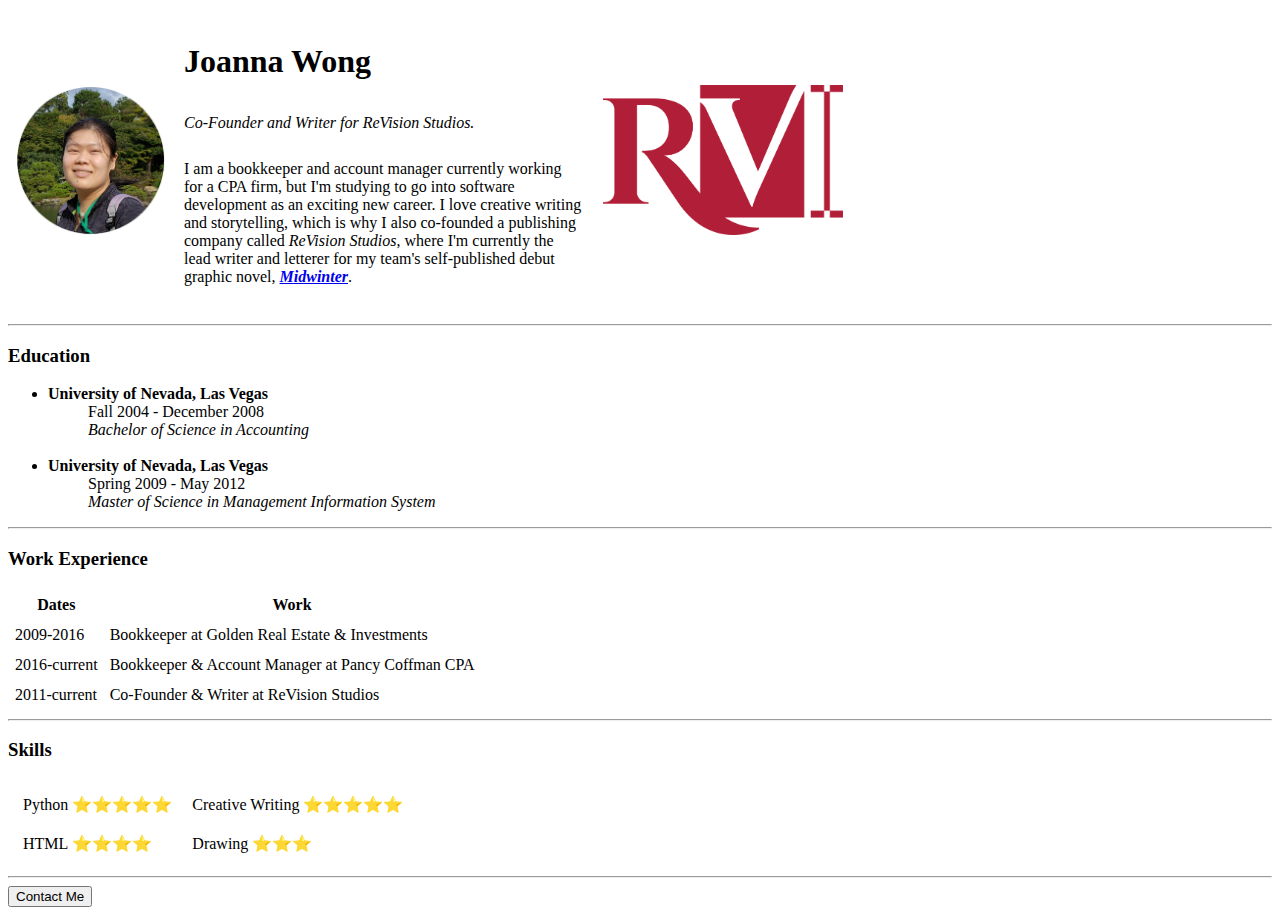
==== index.html @ 5d62f6c1 "Added initial CV website files" ====
<!DOCTYPE html>
<html lang="en" dir="ltr">

<head>
  <style media="screen">
    th, td {
      padding: 5px;
    }
  </style>
  <meta charset="utf-8">
  <title>Joanna's Personal Site</title>
</head>

<body>
  <table>
    <tr>
      <th rowspan="2"><img src="Profile_pic.png" height= "150" alt="Profile Picture"></th>
      <td>
        <table>
          <tr>
            <td><h1>Joanna Wong</h1></td>
          </tr>
          <tr>
            <td>
              <em>Co-Founder and Writer for ReVision Studios.</em>
          </td>
          </tr>
          <tr>
            <td rowspan="2">
              <p style="width:400px">I am a bookkeeper and account manager currently working for a CPA firm,
                but I'm studying to go into software development as an exciting new career.
                I love creative writing and storytelling, which is why I also co-founded a
                publishing company called <em>ReVision Studios</em>, where I'm currently the
                lead writer and letterer for my team's self-published debut graphic novel,
                <em><b><a href="https://midwintercomic.com/">Midwinter</a></b></em>.</p></td>

          </tr>
        </table>
        <td><img src="RVS_logo2.png" height = "150" alt="ReVision Studios"></td>
      </td>
    </tr>

  </table>

  <hr>

  <h3>Education</h3>
  <ul>
    <dl>
      <li><dt><strong>University of Nevada, Las Vegas</strong></dt></li>
      <dd>Fall 2004 - December 2008</dd>
      <dd><em>Bachelor of Science in Accounting</em></dd>
      <br>
      <li><dt><strong>University of Nevada, Las Vegas</strong></dt></li>
      <dd>Spring 2009 - May 2012</dd>
      <dd><em>Master of Science in Management Information System</em></dd>
    </dl>
  </ul>
  <hr>
  <h3>Work Experience</h3>
  <table>
    <thead>
      <th>Dates</th>
      <th>Work</th>
    </thead>
    <tr>
      <td>2009-2016</td>
      <td>Bookkeeper at Golden Real Estate & Investments</td>
    </tr>
    <tr>
      <td>2016-current</td>
      <td>Bookkeeper & Account Manager at Pancy Coffman CPA</td>
    </tr>
    <tr>
      <td>2011-current</td>
      <td>Co-Founder & Writer at ReVision Studios</td>
    </tr>
  </table>

  <hr>
  <h3>Skills</h3>
  <table cellspacing="10">
    <tr>
      <td>Python &#x2B50;&#x2B50;&#x2B50;&#x2B50;&#x2B50;</td>
      <td>Creative Writing &#x2B50;&#x2B50;&#x2B50;&#x2B50;&#x2B50;</td>
    </tr>
    <tr>
      <td>HTML &#x2B50;&#x2B50;&#x2B50;&#x2B50;</td>
      <td>Drawing &#x2B50;&#x2B50;&#x2B50;</td>
    </tr>
  </table>

  <hr>

      <form action="mailto:joannawong888@gmail.com" method="post" enctype="text/plain">
        <input class="btn" type="submit" value="Contact Me">
</body>

</html>
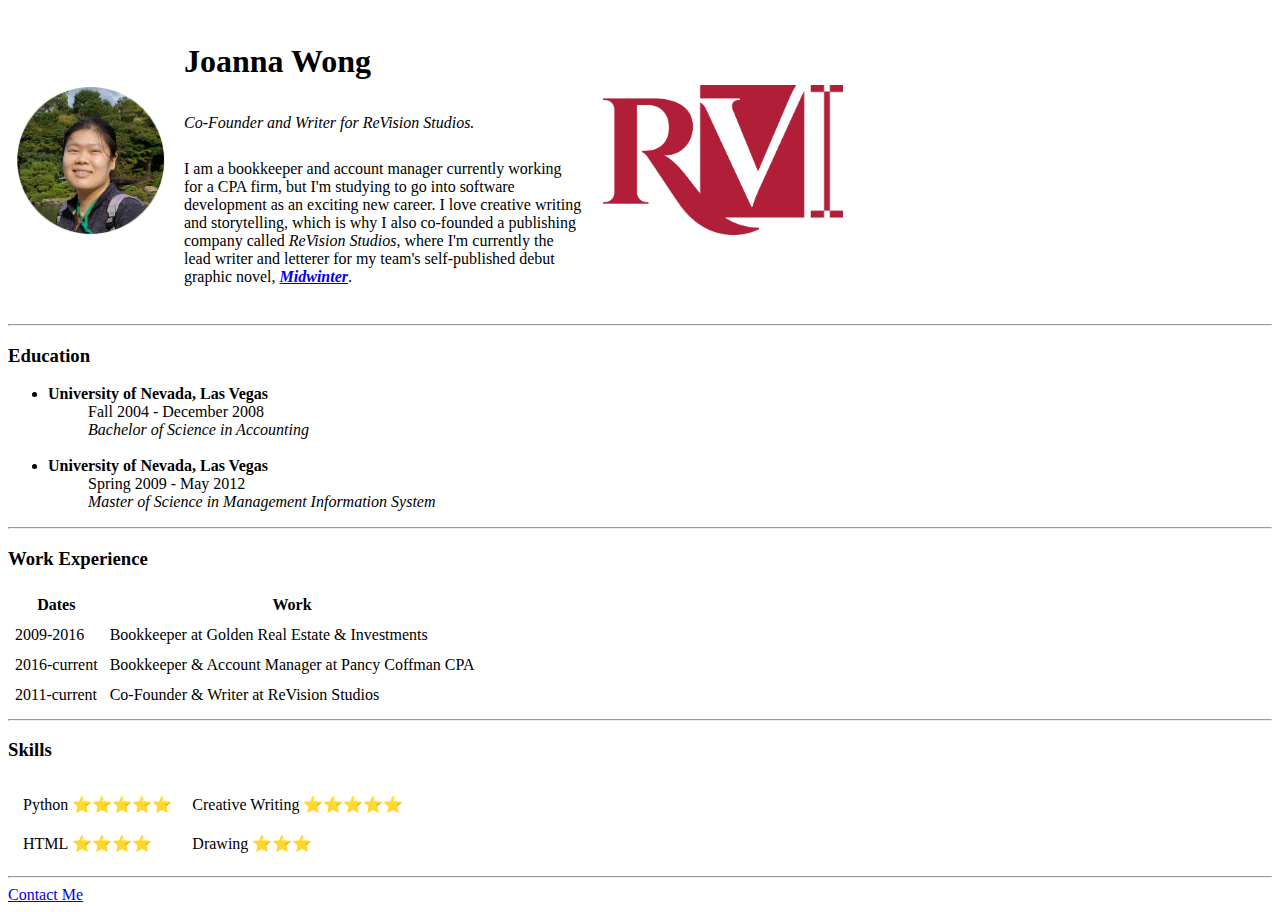
==== commit 09cf3f65: "Update index.html" ====
--- a/index.html
+++ b/index.html
@@ -33,13 +33,11 @@
                 publishing company called <em>ReVision Studios</em>, where I'm currently the
                 lead writer and letterer for my team's self-published debut graphic novel,
                 <em><b><a href="https://midwintercomic.com/">Midwinter</a></b></em>.</p></td>
-
           </tr>
         </table>
         <td><img src="RVS_logo2.png" height = "150" alt="ReVision Studios"></td>
       </td>
     </tr>
-
   </table>
 
   <hr>
@@ -78,6 +76,7 @@
   </table>
 
   <hr>
+
   <h3>Skills</h3>
   <table cellspacing="10">
     <tr>
@@ -92,8 +91,7 @@
 
   <hr>
 
-      <form action="mailto:joannawong888@gmail.com" method="post" enctype="text/plain">
-        <input class="btn" type="submit" value="Contact Me">
+    <a class="btn" href="mailto:joannawong888@gmail.com">Contact Me</a>
 </body>
 
 </html>
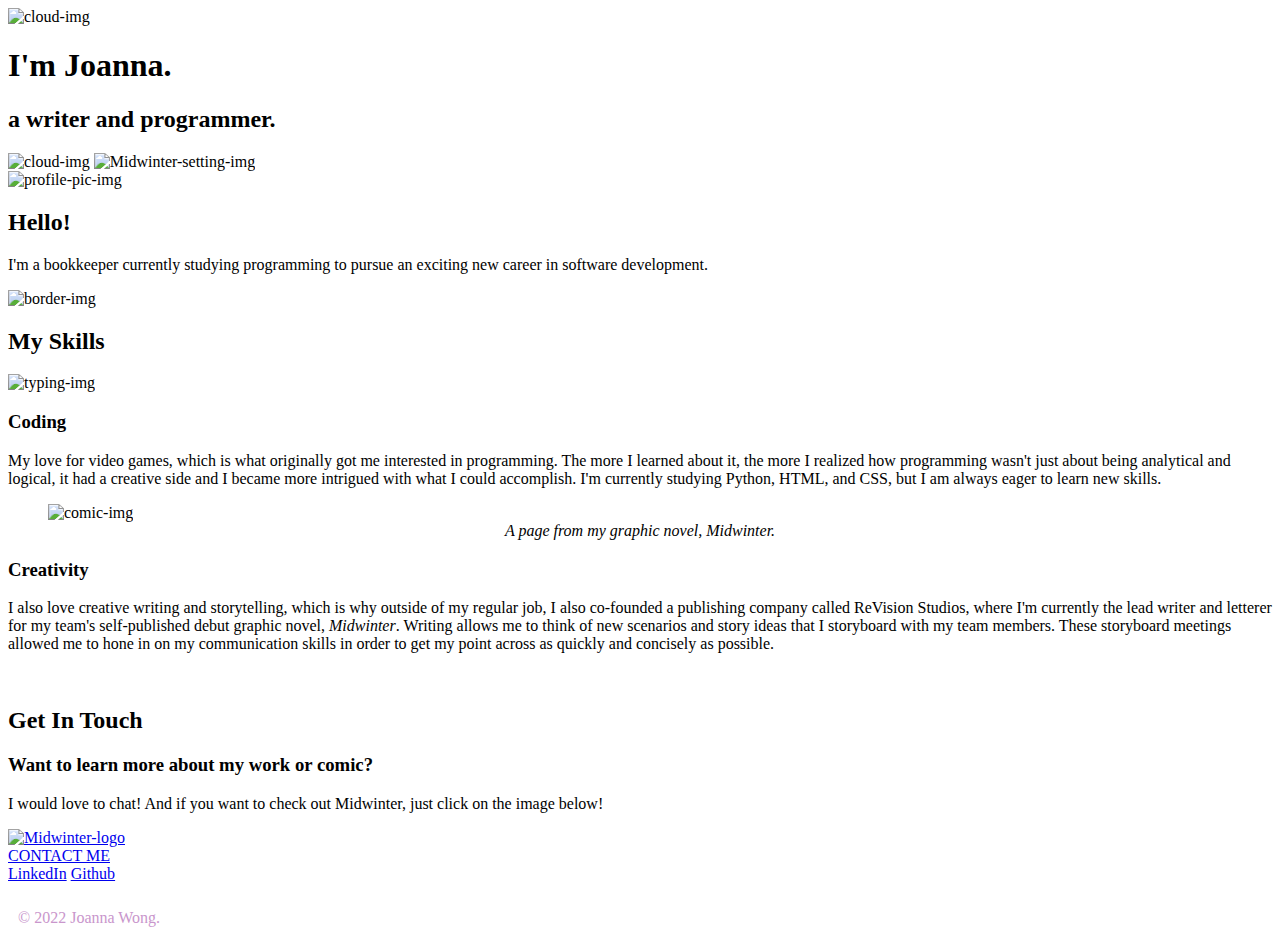
==== commit 96251d55: "Update index.html" ====
--- a/index.html
+++ b/index.html
@@ -2,96 +2,77 @@
 <html lang="en" dir="ltr">
 
 <head>
-  <style media="screen">
-    th, td {
-      padding: 5px;
-    }
-  </style>
   <meta charset="utf-8">
-  <title>Joanna's Personal Site</title>
+  <title>Joanna Wong</title>
+  <link rel="stylesheet" href="css/styles.css">
+  <link rel="icon" type="image/png" sizes="32x32" href="favicon_io/favicon.ico">
+  <link rel="preconnect" href="https://fonts.googleapis.com">
+  <link rel="preconnect" href="https://fonts.gstatic.com" crossorigin>
+  <link href="https://fonts.googleapis.com/css2?family=Barlow&family=Kalam&family=Shadows+Into+Light&display=swap" rel="stylesheet">
 </head>
 
 <body>
-  <table>
-    <tr>
-      <th rowspan="2"><img src="Profile_pic.png" height= "150" alt="Profile Picture"></th>
-      <td>
-        <table>
-          <tr>
-            <td><h1>Joanna Wong</h1></td>
-          </tr>
-          <tr>
-            <td>
-              <em>Co-Founder and Writer for ReVision Studios.</em>
-          </td>
-          </tr>
-          <tr>
-            <td rowspan="2">
-              <p style="width:400px">I am a bookkeeper and account manager currently working for a CPA firm,
-                but I'm studying to go into software development as an exciting new career.
-                I love creative writing and storytelling, which is why I also co-founded a
-                publishing company called <em>ReVision Studios</em>, where I'm currently the
-                lead writer and letterer for my team's self-published debut graphic novel,
-                <em><b><a href="https://midwintercomic.com/">Midwinter</a></b></em>.</p></td>
-          </tr>
-        </table>
-        <td><img src="RVS_logo2.png" height = "150" alt="ReVision Studios"></td>
-      </td>
-    </tr>
-  </table>
+  <div class="top-container">
+    <img class="top-cloud" src="images/cloud.png" alt="cloud-img">
+    <h1>I'm Joanna.</h1>
+    <h2>a writer and programmer.</h2>
+    <img class="bottom-cloud" src="images/cloud.png" alt="cloud-img">
+    <img class="hospital-panorama" src="images/hospital-panorama.png" alt="Midwinter-setting-img">
+  </div>
+  <div class="middle-container">
+    <div class="profile">
+      <img src="images/Profile_pic.png" width="150" alt="profile-pic-img">
+      <h2>Hello!</h2>
+      <p class="intro">I'm a bookkeeper currently studying programming to pursue an exciting new career in software development.</p>
+      <img class="border-img" src="images/border-pic-line.png" alt="border-img">
+      <br>
 
-  <hr>
+    </div>
 
-  <h3>Education</h3>
-  <ul>
-    <dl>
-      <li><dt><strong>University of Nevada, Las Vegas</strong></dt></li>
-      <dd>Fall 2004 - December 2008</dd>
-      <dd><em>Bachelor of Science in Accounting</em></dd>
+    <div class="skills">
+      <h2>My Skills</h2>
+      <div class="skill-row">
+        <img class="typing-img" src="images/MW-typing.png" alt="typing-img">
+
+        <h3>Coding</h3>
+        <p class="coding-p">My love for video games, which is what originally got me interested in programming. The more I learned about it, the more
+          I realized how programming wasn't just about being analytical and logical, it had a creative side and I became more intrigued with what
+          I could accomplish. I'm currently studying Python, HTML, and CSS, but I am always eager to learn new skills.</p>
+      </div>
+
+      <div class="skill-row">
+        <figure>
+          <img class="comic-img" src="images/comic-pg-011.jpg" alt="comic-img" width="300">
+          <center>
+            <figcaption><i>A page from my graphic novel, Midwinter.</i></figcaption>
+          </center>
+        </figure>
+
+        <h3>Creativity</h3>
+        <p class="creative-p">I also love creative writing and storytelling, which is why outside of my regular job, I also co-founded a publishing company called ReVision Studios,
+          where I'm currently the lead writer and letterer for my team's self-published debut graphic novel, <em>Midwinter</em>. Writing allows me to think of new scenarios and story ideas
+          that I storyboard with my team members. These storyboard meetings allowed me to hone in on my communication skills in order to get my point across as quickly and concisely
+          as possible.</p>
+      </div>
+    </div>
+    <br>
+    <div class="contact-me">
+      <h2>Get In Touch</h2>
+      <h3>Want to learn more about my work or comic?</h3>
+
+      <p>I would love to chat! And if you want to check out Midwinter, just click on the image below!</p>
+      <a href="https://www.midwintercomic.com/"><img class="midwinter-logo" src="images/MW-logo.png" alt="Midwinter-logo"> </a>
       <br>
-      <li><dt><strong>University of Nevada, Las Vegas</strong></dt></li>
-      <dd>Spring 2009 - May 2012</dd>
-      <dd><em>Master of Science in Management Information System</em></dd>
-    </dl>
-  </ul>
-  <hr>
-  <h3>Work Experience</h3>
-  <table>
-    <thead>
-      <th>Dates</th>
-      <th>Work</th>
-    </thead>
-    <tr>
-      <td>2009-2016</td>
-      <td>Bookkeeper at Golden Real Estate & Investments</td>
-    </tr>
-    <tr>
-      <td>2016-current</td>
-      <td>Bookkeeper & Account Manager at Pancy Coffman CPA</td>
-    </tr>
-    <tr>
-      <td>2011-current</td>
-      <td>Co-Founder & Writer at ReVision Studios</td>
-    </tr>
-  </table>
+      <a class="btn" type="button" href="mailto:joannawong888@gmail.com">CONTACT ME</a>
+    </div>
+  </div>
 
-  <hr>
+  <div class="bottom-container">
+    <a class="footer-link" href="https://www.linkedin.com/in/joanna-wong-644140239">LinkedIn</a>
+    <a class="footer-link" href="https://github.com/jojowo88">Github</a>
+    <p style="color: #C996CC; margin-block-end: auto; padding: 10px;">© 2022 Joanna Wong.</p>
+  </div>
 
-  <h3>Skills</h3>
-  <table cellspacing="10">
-    <tr>
-      <td>Python &#x2B50;&#x2B50;&#x2B50;&#x2B50;&#x2B50;</td>
-      <td>Creative Writing &#x2B50;&#x2B50;&#x2B50;&#x2B50;&#x2B50;</td>
-    </tr>
-    <tr>
-      <td>HTML &#x2B50;&#x2B50;&#x2B50;&#x2B50;</td>
-      <td>Drawing &#x2B50;&#x2B50;&#x2B50;</td>
-    </tr>
-  </table>
-
-  <hr>
-
-    <a class="btn" href="mailto:joannawong888@gmail.com">Contact Me</a>
 </body>
 
 </html>
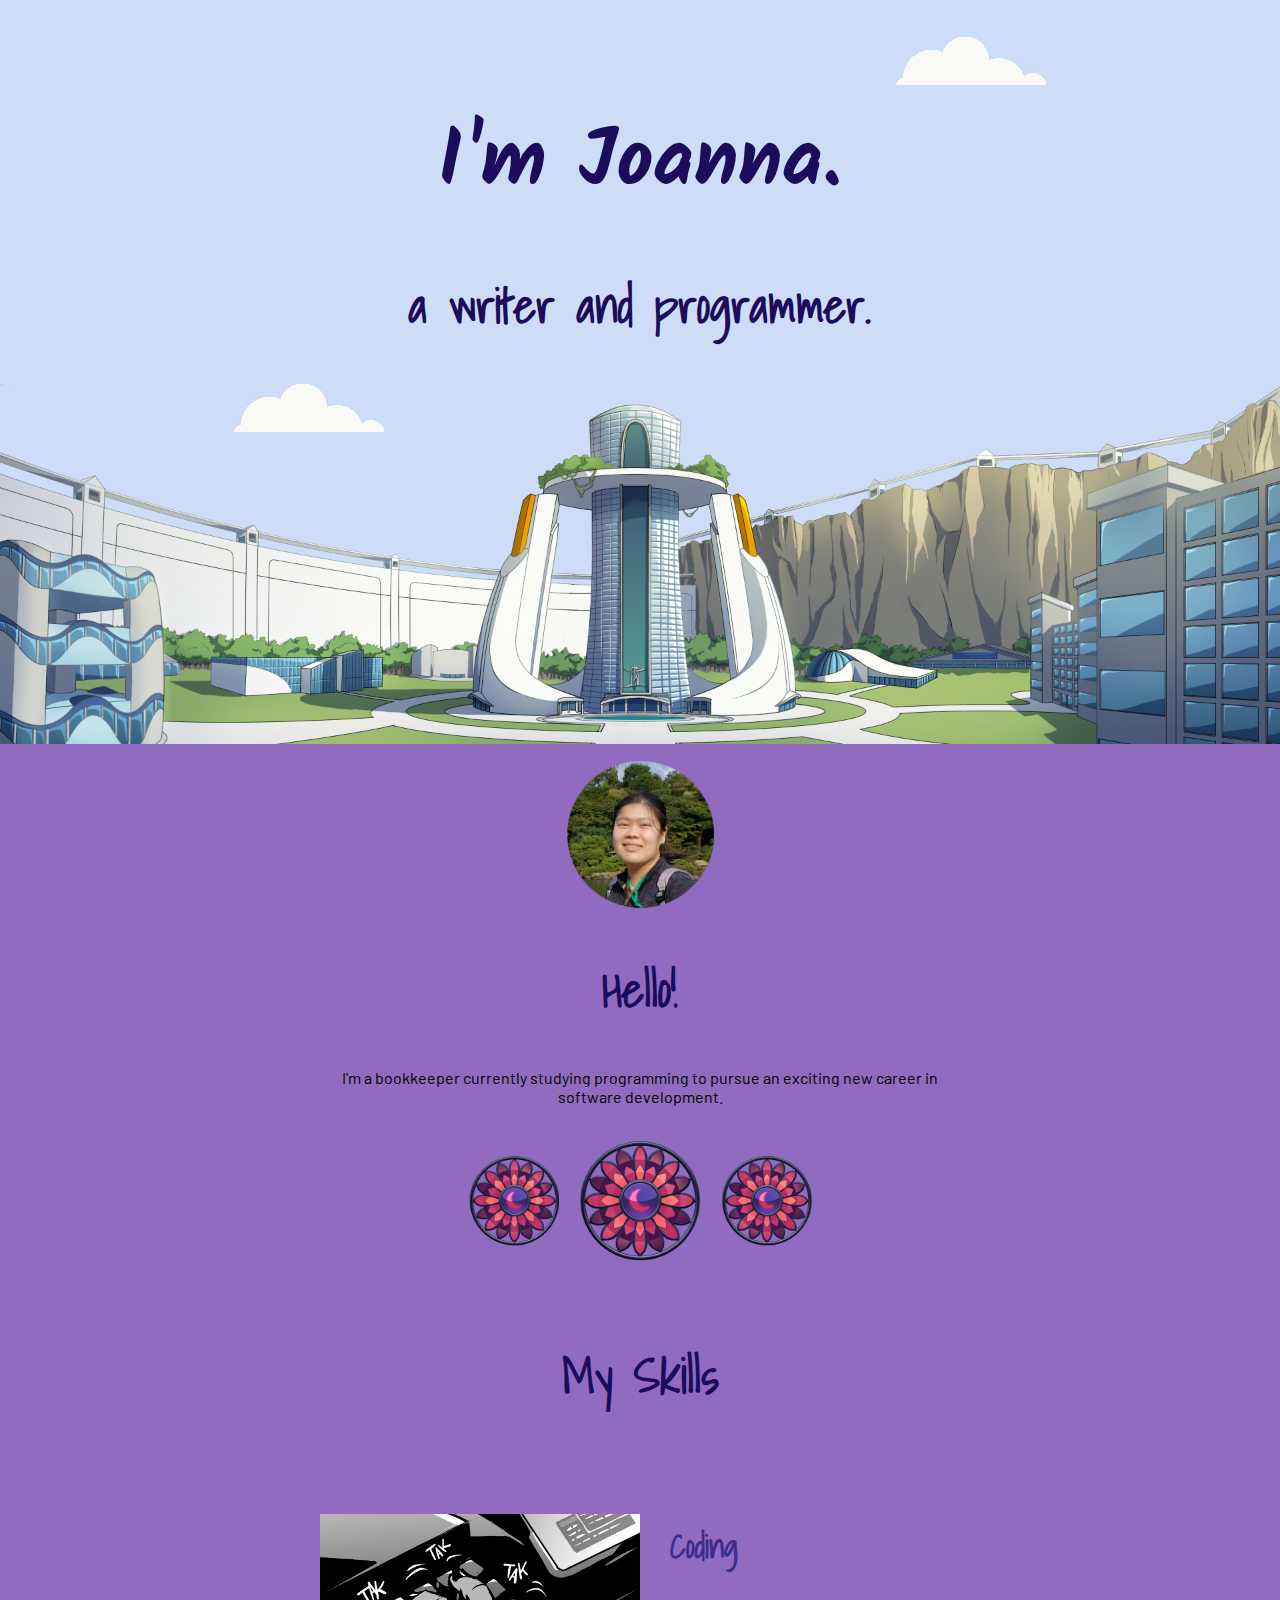
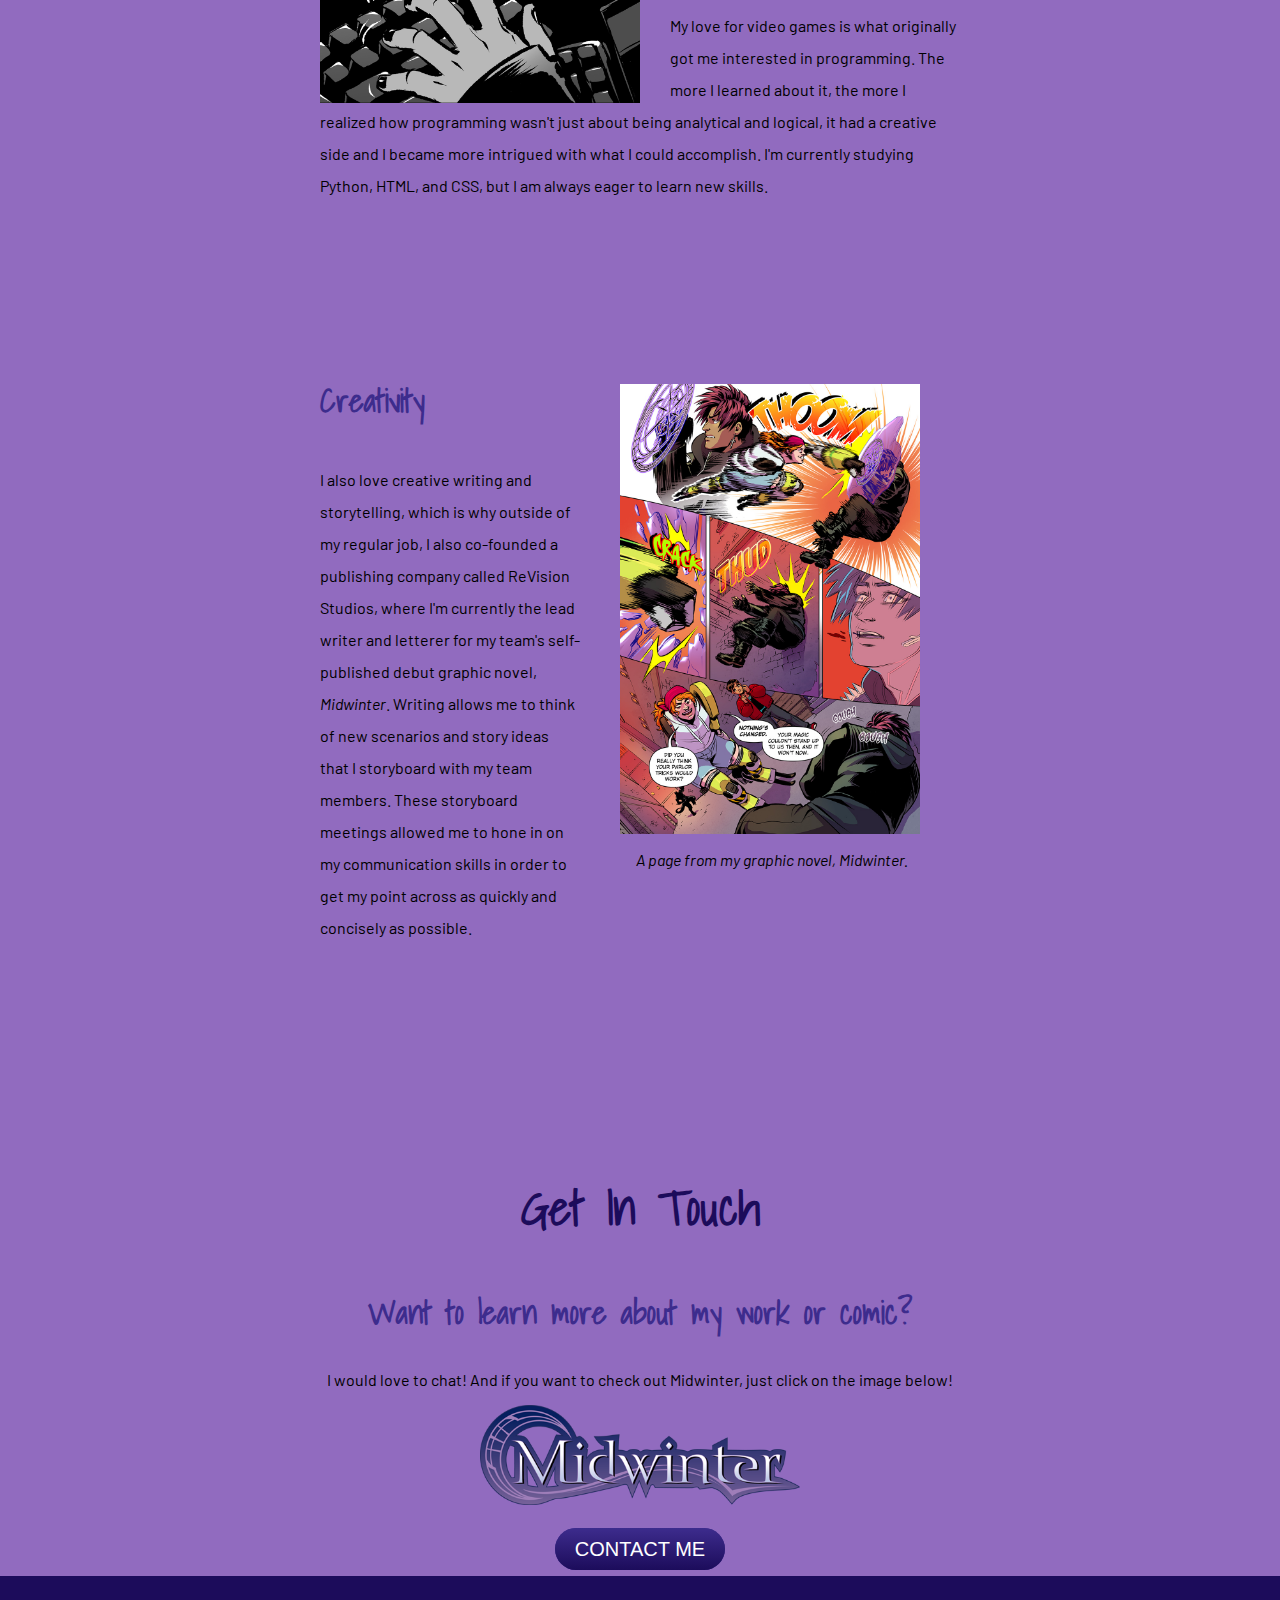
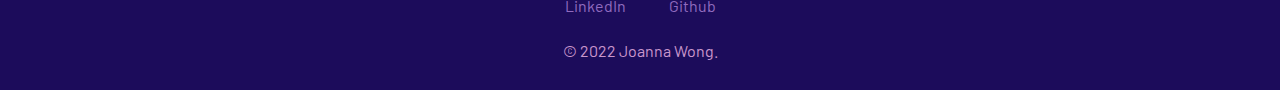
==== commit f9dbe23c: "Update index.html" ====
--- a/index.html
+++ b/index.html
@@ -35,7 +35,7 @@
         <img class="typing-img" src="images/MW-typing.png" alt="typing-img">
 
         <h3>Coding</h3>
-        <p class="coding-p">My love for video games, which is what originally got me interested in programming. The more I learned about it, the more
+        <p class="coding-p">My love for video games is what originally got me interested in programming. The more I learned about it, the more
           I realized how programming wasn't just about being analytical and logical, it had a creative side and I became more intrigued with what
           I could accomplish. I'm currently studying Python, HTML, and CSS, but I am always eager to learn new skills.</p>
       </div>
--- a/css/styles.css
+++ b/css/styles.css
@@ -0,0 +1,136 @@
+body {
+  margin: 0;
+  text-align: center;
+  font-family: 'Barlow', sans-serif;
+}
+
+h1 {
+  font-size: 5rem;
+  color: #1C0C5B;
+  margin: 0 auto 0 auto;
+  font-family: 'Kalam', cursive;
+}
+
+h2 {
+  font-size: 3rem;
+  color: #1C0C5B;
+  font-family: 'Shadows Into Light', cursive;
+  font-weight: bold;
+}
+
+h3 {
+  font-size: 2rem;
+  color: #3D2C8D;
+  font-family: 'Shadows Into Light', cursive;
+}
+
+a {
+  color: #916BBF;
+  margin: 10px 20px;
+  text-decoration: none;
+}
+
+a:hover {
+  color: #C996CC;
+}
+
+.top-container {
+  background-color: #CDDDF8;
+  position: relative;
+  padding-top: 100px;
+}
+
+.intro {
+  width: 50%;
+  margin: auto;
+}
+
+.middle-container {
+  background-color: #916BBF;
+  padding: 15px 0 15px 0;
+}
+
+.skill-row {
+  width: 50%;
+
+  margin: 100px auto 100px auto;
+  padding-bottom: 50px;
+  text-align: left;
+  line-height: 2;
+}
+
+.bottom-container {
+  background-color: #1C0C5B;
+  padding: 20px 0 20px;
+}
+
+.top-cloud {
+  position: absolute;
+  top: 5%;
+  left: 70%;
+}
+
+.bottom-cloud {
+  position: absolute;
+  right: 70%;
+}
+
+.hospital-panorama {
+  width:100%;
+  display: block;
+}
+
+.border-img {
+  width: 30%;
+  padding: 30px;
+}
+
+.typing-img {
+  width: 50%;
+  float: left;
+  margin-right: 30px;
+}
+
+figure {
+  float: right;
+  display: table;
+}
+
+comic-img, figcaption {
+  display: table-cell;
+  vertical-align: bottom;
+}
+
+figcaption {
+  padding-left: 4px;
+}
+
+.midwinter-logo {
+  width: 25%;
+  margin-bottom: 30px;
+}
+
+.btn {
+  background: #3D2C8D;
+  background-image: -webkit-linear-gradient(top, #3D2C8D, #1C0C5B);
+  background-image: -moz-linear-gradient(top, #3D2C8D, #1C0C5B);
+  background-image: -ms-linear-gradient(top, #3D2C8D, #1C0C5B);
+  background-image: -o-linear-gradient(top, #3D2C8D, #1C0C5B);
+  background-image: linear-gradient(to bottom, #3D2C8D, #1C0C5B);
+  border-radius: 28px;
+  font-family: Arial;
+  color: white;
+  font-size: 20px;
+  padding: 10px 20px 10px 20px;
+  text-decoration: none;
+}
+
+.btn:hover {
+  background: #916BBF;
+  background-image: -webkit-linear-gradient(top, #C996CC, #3D2C8D);
+  background-image: -moz-linear-gradient(top, #C996CC, #3D2C8D);
+  background-image: -ms-linear-gradient(top, #C996CC, #3D2C8D);
+  background-image: -o-linear-gradient(top, #C996CC, #3D2C8D);
+  background-image: linear-gradient(to bottom, #C996CC, #3D2C8D);
+  text-decoration: none;
+}
